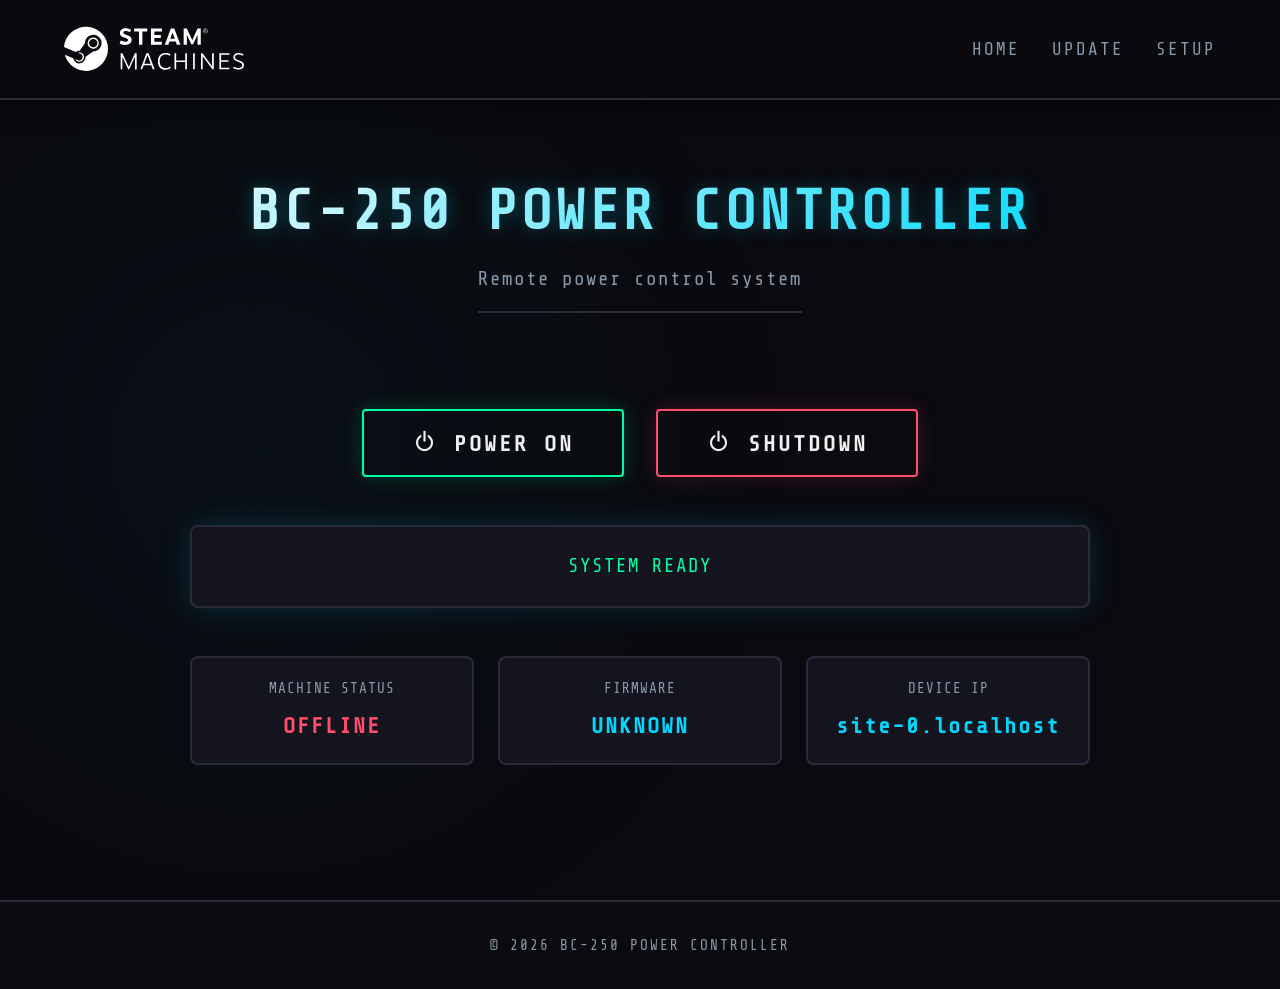
==== index.html @ 9577c04a "Add files via upload" ====
<!DOCTYPE html>
<html lang="en">
<head>
  <meta charset="UTF-8" />
  <meta name="viewport" content="width=device-width, initial-scale=1.0" />
  <meta name="description" content="Remotely control your BC-250 power controller." />
  <title>BC-250 Power Controller</title>
  <link rel="icon" href="favicon.ico" />
  <link rel="stylesheet" href="style.css" />
  <link href="https://unpkg.com/boxicons@2.1.4/css/boxicons.min.css" rel="stylesheet" />
</head>

<body>
  <header class="header">
    <a href="/" class="logo" aria-label="Steam Machine logo">
      <img src="steam-machines.svg" alt="Steam Machines" width="180" height="50">
    </a>
    <nav class="navbar" role="navigation" aria-label="Main navigation">
      <a href="/">HOME</a>
      <a href="/update">UPDATE</a>
      <a href="/setup">SETUP</a>
    </nav>
  </header>

  <!-- index.html - korjattu versio (vain muuttunut osa) -->
  <main id="machine-control" class="home">
    <div class="home-content" role="region" aria-labelledby="main-heading">
      <h1 id="main-heading">BC-250 POWER CONTROLLER</h1>
      <p class="subtitle">Remote power control system</p>

      <div class="button-group" role="group" aria-label="Power Controls">
        <button id="powerOnBtn" class="btn power-on" aria-label="Power on machine">
          <i class='bx bx-power-off'></i> POWER ON
        </button>
        <button id="powerOffBtn" class="btn power-off" aria-label="Shutdown machine">
          <i class='bx bx-power-off'></i> SHUTDOWN
        </button>
      </div>

      <div class="status-panel">
        <p id="statusMsg" role="status" aria-live="polite">SYSTEM READY</p>
      </div>
      
      <div class="info-grid">
        <div class="info-item">
          <span class="info-label">MACHINE STATUS</span>
          <span id="machineStatusIndicator" class="info-value">UNKNOWN</span>
        </div>
        <div class="info-item">
          <span class="info-label">FIRMWARE</span>
          <span id="firmwareVersion" class="info-value">LOADING...</span>
        </div>
        <div class="info-item">
          <span class="info-label">DEVICE IP</span>
          <span id="deviceIpAddress" class="info-value">LOADING...</span>
        </div>
      </div>

      <!-- GPIO PANEL POISTETTU KOKONAAN -->
      
    </div>
  </main>

  <footer class="footer">
    <p>© 2026 BC-250 POWER CONTROLLER </p>
  </footer>

  <!-- Confirmation Dialog -->
  <div id="confirmDialog" class="confirm-dialog" role="dialog" aria-modal="true" aria-labelledby="dialogTitle" aria-describedby="dialogDesc" style="display: none;">
    <div class="dialog-content">
      <h2 id="dialogTitle">Confirm Shutdown</h2>
      <p id="dialogDesc">Are you sure you want to force shut down the machine? This will power off the system unnaturally.</p>
      <div class="dialog-buttons">
        <button id="confirmCancel" class="btn cancel-btn">CANCEL</button>
        <button id="confirmShutdown" class="btn power-off">SHUTDOWN</button>
      </div>
    </div>
  </div>

  <script>
const statusMsg = document.getElementById('statusMsg');
const machineStatusIndicator = document.getElementById('machineStatusIndicator');
const firmwareVersion = document.getElementById('firmwareVersion');
const deviceIpAddress = document.getElementById('deviceIpAddress');
const optoState = document.getElementById('optoState');
const monitorState = document.getElementById('monitorState');
const forceState = document.getElementById('forceState');

const confirmDialog = document.getElementById('confirmDialog');
const confirmShutdownBtn = document.getElementById('confirmShutdown');
const confirmCancelBtn = document.getElementById('confirmCancel');

deviceIpAddress.textContent = window.location.hostname;

function showMessage(message, isError = false) {
  statusMsg.textContent = message;
  statusMsg.className = isError ? 'error' : '';
  
  setTimeout(() => {
    if (statusMsg.textContent === message) {
      statusMsg.textContent = 'SYSTEM READY';
      statusMsg.className = '';
    }
  }, 5000);
}

async function updateMachineStatus() {
  try {
    const response = await fetch('/api/status');
    if (!response.ok) throw new Error(`HTTP error! status: ${response.status}`);
    const data = await response.json();
    
    if (data.pcOn) {
      machineStatusIndicator.innerHTML = "OPERATIONAL";
      machineStatusIndicator.style.color = "#00ffa2";
    } else {
      machineStatusIndicator.innerHTML = "STANDBY";
      machineStatusIndicator.style.color = "#ff4d6d";
    }
    
    firmwareVersion.textContent = data.version || "2.0.0";
    
    optoState.textContent = data.optoState ? 'HIGH' : 'LOW';
    monitorState.textContent = data.monitorState ? '5V' : '0V';
    forceState.textContent = data.forceShutdown ? 'TRUE' : 'FALSE';
    
    if (data.forceShutdown) {
      statusMsg.textContent = '⚠️ FORCE SHUTDOWN IN PROGRESS';
      statusMsg.className = '';
    } else if (data.shutdownRequested) {
      statusMsg.textContent = '⏳ SHUTDOWN SEQUENCE ACTIVE';
      statusMsg.className = '';
    }
    
  } catch (error) {
    console.error('Status error:', error);
    machineStatusIndicator.innerHTML = "OFFLINE";
    machineStatusIndicator.style.color = "#ff4d6d";
    firmwareVersion.textContent = "UNKNOWN";
  }
}

async function sendCommand(endpoint, commandName) {
  const buttons = document.querySelectorAll('.btn');
  buttons.forEach(btn => btn.disabled = true);
  
  showMessage(`⏳ ${commandName}...`);
  
  try {
    const response = await fetch(`/${endpoint}`, { 
      method: 'POST',
      headers: { 'Accept': 'text/plain' }
    });
    
    if (!response.ok) throw new Error(`HTTP error! status: ${response.status}`);
    const result = await response.text();
    
    showMessage(`✅ ${result || 'COMMAND EXECUTED'}`);
    await updateMachineStatus();
    
    if (endpoint === 'power/off' || endpoint === 'power/force') {
      let checks = 0;
      const interval = setInterval(async () => {
        await updateMachineStatus();
        checks++;
        if (checks > 20) clearInterval(interval);
      }, 500);
    }
    
  } catch (error) {
    showMessage(`❌ FAILED: ${error.message}`, true);
  } finally {
    setTimeout(() => {
      buttons.forEach(btn => btn.disabled = false);
    }, 1000);
  }
}

function showShutdownDialog() {
  confirmDialog.style.display = 'flex';
}

function hideShutdownDialog() {
  confirmDialog.style.display = 'none';
}

setInterval(updateMachineStatus, 1000);
document.addEventListener('DOMContentLoaded', updateMachineStatus);

document.getElementById('powerOnBtn').addEventListener('click', () => 
  sendCommand('power/on', 'POWER ON SEQUENCE')
);

document.getElementById('powerOffBtn').addEventListener('click', showShutdownDialog);

confirmShutdownBtn.addEventListener('click', () => {
  hideShutdownDialog();
  sendCommand('power/off', 'SHUTDOWN SEQUENCE');
});

confirmCancelBtn.addEventListener('click', hideShutdownDialog);

// Close dialog when clicking outside (optional)
window.addEventListener('click', (e) => {
  if (e.target === confirmDialog) {
    hideShutdownDialog();
  }
});

// Keyboard support: Escape to close
window.addEventListener('keydown', (e) => {
  if (e.key === 'Escape' && confirmDialog.style.display === 'flex') {
    hideShutdownDialog();
  }
});

const style = document.createElement('style');
style.textContent = `
  .btn:disabled {
    opacity: 0.5;
    cursor: not-allowed;
    pointer-events: none;
  }
  
  .confirm-dialog {
    position: fixed;
    top: 0;
    left: 0;
    width: 100%;
    height: 100%;
    background-color: rgba(0, 0, 0, 0.7);
    display: none;
    justify-content: center;
    align-items: center;
    z-index: 1000;
    backdrop-filter: blur(3px);
  }
  
  .dialog-content {
    background: linear-gradient(145deg, #1a1e2a, #151924);
    border: 1px solid #333a4a;
    border-radius: 16px;
    padding: 32px;
    max-width: 400px;
    width: 90%;
    box-shadow: 0 20px 40px rgba(0, 0, 0, 0.5);
    animation: dialogFadeIn 0.3s ease;
  }
  
  @keyframes dialogFadeIn {
    from {
      opacity: 0;
      transform: scale(0.95);
    }
    to {
      opacity: 1;
      transform: scale(1);
    }
  }
  
  .dialog-content h2 {
    color: #ff4d6d;
    margin: 0 0 16px 0;
    font-size: 1.8rem;
    text-transform: uppercase;
    letter-spacing: 2px;
  }
  
  .dialog-content p {
    color: #e0e0e0;
    margin: 0 0 24px 0;
    font-size: 1.1rem;
    line-height: 1.5;
  }
  
  .dialog-buttons {
    display: flex;
    gap: 16px;
    justify-content: flex-end;
  }
  
  .dialog-buttons .btn {
    padding: 12px 24px;
    font-size: 1rem;
    min-width: 120px;
  }
  
  .cancel-btn {
    background: #2a2f3c;
    color: #e0e0e0;
    border: 1px solid #404754;
  }
  
  .cancel-btn:hover {
    background: #353c4a;
    border-color: #4f5665;
  }
`;
document.head.appendChild(style);
  </script>
</body>
</html>
---- style.css ----
@import url('https://fonts.googleapis.com/css2?family=Share+Tech+Mono&family=Inter:wght@400;600;700&display=swap');

:root {
  --bg-color: #0a0a0f;
  --surface-color: #14141f;
  --text-color: #f0f0f0;
  --text-dim: #8899aa;
  --accent-primary: #00d9ff;
  --accent-secondary: #ff4d6d;
  --accent-success: #00ffa2;
  --border-color: #2a2a3a;
  --panel-shadow: 0 0 30px rgba(0, 217, 255, 0.15);
  --glow-effect: 0 0 10px rgba(0, 217, 255, 0.5);
}

* {
  margin: 0;
  padding: 0;
  box-sizing: border-box;
}

body {
  background: var(--bg-color);
  color: var(--text-color);
  font-family: 'Inter', sans-serif;
  line-height: 1.6;
  overflow-x: hidden;
  position: relative;
}

body::before {
  content: '';
  position: fixed;
  top: 0;
  left: 0;
  width: 100%;
  height: 100%;
  background: radial-gradient(circle at 20% 50%, rgba(0, 217, 255, 0.03) 0%, transparent 50%);
  pointer-events: none;
  z-index: -1;
}

.header {
  position: fixed;
  top: 0;
  left: 0;
  width: 100%;
  padding: 1.5rem 5%;
  background: rgba(10, 10, 15, 0.95);
  backdrop-filter: blur(10px);
  border-bottom: 2px solid var(--border-color);
  display: flex;
  justify-content: space-between;
  align-items: center;
  z-index: 1000;
  box-shadow: 0 4px 20px rgba(0, 0, 0, 0.5);
}

.logo {
  display: flex;
  align-items: center;
  text-decoration: none;
  transition: transform 0.3s ease;
}

.logo:hover {
  transform: scale(1.02);
}

.logo svg {
  display: block;
  filter: drop-shadow(0 0 10px rgba(0, 217, 255, 0.3));
}

.navbar {
  display: flex;
  gap: 2rem;
}

.navbar a {
  position: relative;
  color: var(--text-dim);
  text-decoration: none;
  font-family: 'Share Tech Mono', monospace;
  font-size: 1.1rem;
  letter-spacing: 2px;
  padding: 0.5rem 0;
  transition: color 0.3s ease;
}

.navbar a::after {
  content: '';
  position: absolute;
  bottom: 0;
  left: 0;
  width: 100%;
  height: 2px;
  background: linear-gradient(90deg, transparent, var(--accent-primary), transparent);
  transform: scaleX(0);
  transition: transform 0.3s ease;
}

.navbar a:hover {
  color: var(--text-color);
}

.navbar a:hover::after {
  transform: scaleX(1);
}

.home {
  display: flex;
  justify-content: center;
  align-items: center;
  padding: 10rem 5% 5rem;
  min-height: 100vh;
}

.home-content {
  max-width: 900px;
  width: 100%;
  text-align: center;
}

.home h1 {
  font-family: 'Share Tech Mono', monospace;
  font-size: 3.5rem;
  font-weight: 700;
  letter-spacing: 4px;
  margin-bottom: 0.5rem;
  text-shadow: 0 0 20px rgba(0, 217, 255, 0.3);
  background: linear-gradient(135deg, #fff 0%, var(--accent-primary) 100%);
  -webkit-background-clip: text;
  -webkit-text-fill-color: transparent;
  animation: glowPulse 3s infinite;
}

@keyframes glowPulse {
  0%, 100% { text-shadow: 0 0 20px rgba(0, 217, 255, 0.3); }
  50% { text-shadow: 0 0 30px rgba(0, 217, 255, 0.5); }
}

.subtitle {
  font-family: 'Share Tech Mono', monospace;
  font-size: 1.2rem;
  color: var(--text-dim);
  letter-spacing: 2px;
  margin-bottom: 3rem;
  border-bottom: 2px solid var(--border-color);
  padding-bottom: 1rem;
  display: inline-block;
}

.button-group {
  display: flex;
  justify-content: center;
  gap: 2rem;
  margin: 3rem 0;
  flex-wrap: wrap;
}

.btn {
  display: inline-flex;
  align-items: center;
  justify-content: center;
  gap: 0.8rem;
  padding: 1.2rem 3rem;
  border: none;
  border-radius: 4px;
  font-family: 'Share Tech Mono', monospace;
  font-size: 1.4rem;
  font-weight: 600;
  letter-spacing: 3px;
  cursor: pointer;
  transition: all 0.3s ease;
  position: relative;
  overflow: hidden;
  background: transparent;
  color: var(--text-color);
  border: 2px solid;
  min-width: 220px;
}

.btn::before {
  content: '';
  position: absolute;
  top: 0;
  left: -100%;
  width: 100%;
  height: 100%;
  background: linear-gradient(90deg, transparent, rgba(255, 255, 255, 0.2), transparent);
  transition: left 0.5s ease;
}

.btn:hover::before {
  left: 100%;
}

.btn i {
  font-size: 1.6rem;
}

.power-on {
  border-color: var(--accent-success);
  box-shadow: 0 0 20px rgba(0, 255, 162, 0.2);
}

.power-on:hover {
  background: rgba(0, 255, 162, 0.1);
  box-shadow: 0 0 30px rgba(0, 255, 162, 0.4);
  transform: translateY(-2px);
}

.power-off {
  border-color: var(--accent-secondary);
  box-shadow: 0 0 20px rgba(255, 77, 109, 0.2);
}

.power-off:hover {
  background: rgba(255, 77, 109, 0.1);
  box-shadow: 0 0 30px rgba(255, 77, 109, 0.4);
  transform: translateY(-2px);
}

.btn:disabled {
  opacity: 0.5;
  cursor: not-allowed;
  transform: none !important;
}

.status-panel {
  background: var(--surface-color);
  border: 2px solid var(--border-color);
  padding: 1.5rem;
  margin: 2rem 0;
  border-radius: 8px;
  box-shadow: var(--panel-shadow);
}

#statusMsg {
  font-family: 'Share Tech Mono', monospace;
  font-size: 1.2rem;
  color: var(--accent-success);
  letter-spacing: 2px;
}

#statusMsg.error {
  color: var(--accent-secondary);
}

.info-grid {
  display: grid;
  grid-template-columns: repeat(auto-fit, minmax(200px, 1fr));
  gap: 1.5rem;
  margin: 3rem 0;
}

.info-item {
  background: var(--surface-color);
  border: 2px solid var(--border-color);
  padding: 1.2rem;
  border-radius: 8px;
  transition: all 0.3s ease;
}

.info-item:hover {
  border-color: var(--accent-primary);
  transform: translateY(-2px);
  box-shadow: var(--glow-effect);
}

.info-label {
  display: block;
  font-family: 'Share Tech Mono', monospace;
  font-size: 0.9rem;
  color: var(--text-dim);
  letter-spacing: 1px;
  margin-bottom: 0.5rem;
}

.info-value {
  display: block;
  font-family: 'Share Tech Mono', monospace;
  font-size: 1.4rem;
  font-weight: 600;
  color: var(--accent-primary);
  letter-spacing: 2px;
}

.gpio-panel {
  background: var(--surface-color);
  border: 2px solid var(--border-color);
  padding: 2rem;
  margin-top: 3rem;
  border-radius: 8px;
  box-shadow: var(--panel-shadow);
}

.gpio-panel h3 {
  font-family: 'Share Tech Mono', monospace;
  font-size: 1.2rem;
  color: var(--text-dim);
  letter-spacing: 3px;
  margin-bottom: 1.5rem;
  text-align: left;
}

.gpio-grid {
  display: grid;
  grid-template-columns: repeat(auto-fit, minmax(150px, 1fr));
  gap: 1.5rem;
}

.gpio-item {
  text-align: left;
  padding: 0.5rem;
  border-left: 3px solid var(--accent-primary);
}

.gpio-label {
  display: block;
  font-family: 'Share Tech Mono', monospace;
  font-size: 0.8rem;
  color: var(--text-dim);
  letter-spacing: 1px;
  margin-bottom: 0.3rem;
}

.gpio-value {
  display: block;
  font-family: 'Share Tech Mono', monospace;
  font-size: 1.2rem;
  font-weight: 600;
  color: var(--text-color);
  letter-spacing: 1px;
}

.footer {
  text-align: center;
  padding: 2rem;
  border-top: 2px solid var(--border-color);
  font-family: 'Share Tech Mono', monospace;
  font-size: 0.9rem;
  color: var(--text-dim);
  letter-spacing: 2px;
}

/* Responsive */
@media (max-width: 768px) {
  .header {
    padding: 1rem;
    flex-direction: column;
    gap: 1rem;
  }
  
  .navbar {
    gap: 1rem;
  }
  
  .navbar a {
    font-size: 0.9rem;
  }
  
  .home h1 {
    font-size: 2.5rem;
  }
  
  .button-group {
    flex-direction: column;
    align-items: center;
  }
  
  .btn {
    width: 100%;
    max-width: 300px;
  }
  
  .info-grid {
    grid-template-columns: 1fr;
  }
}
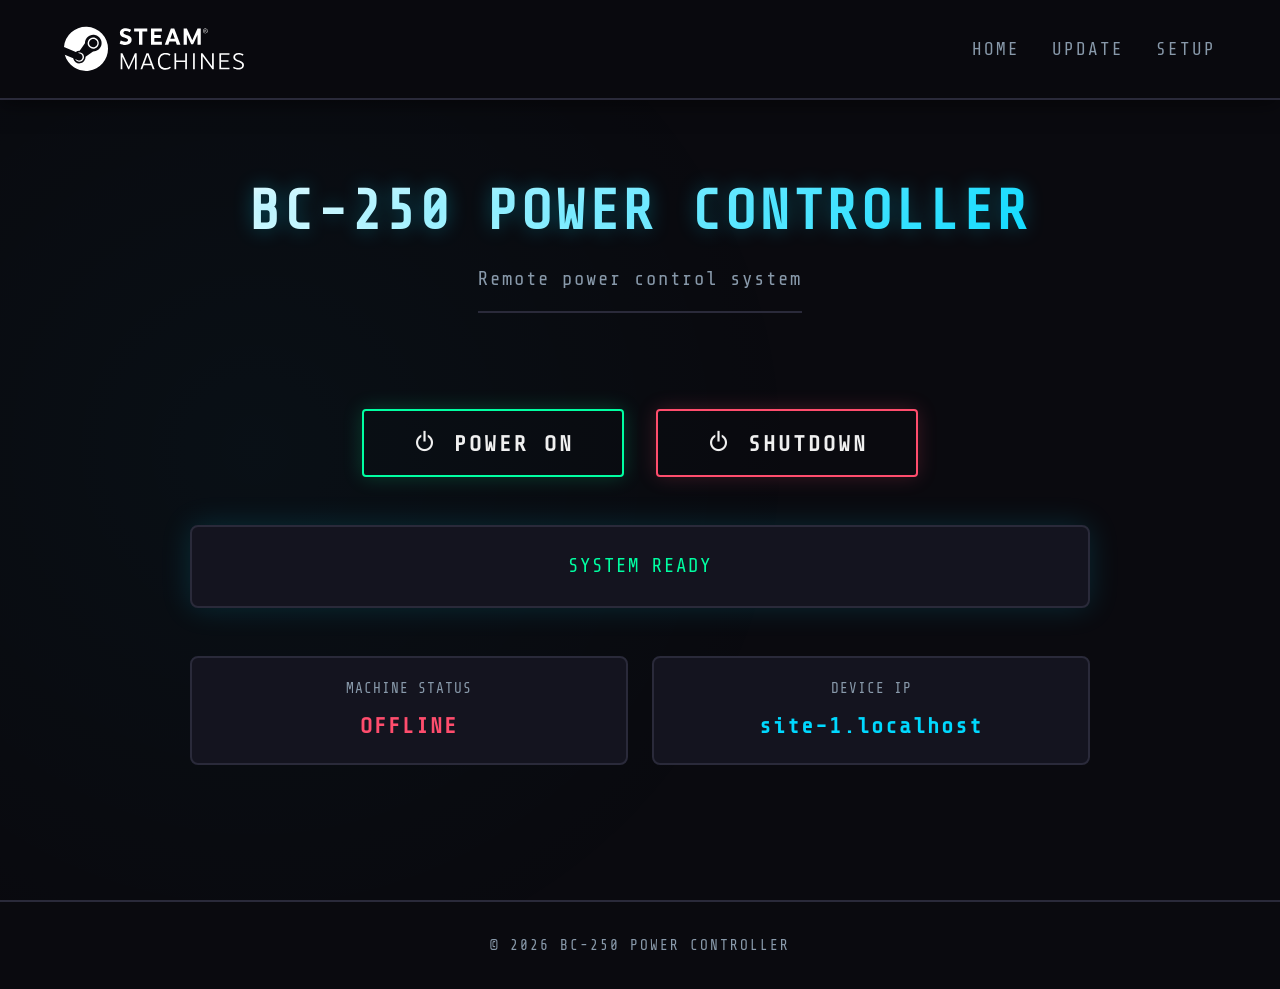
==== commit 4e55faaa: "New version" ====
--- a/index.html
+++ b/index.html
@@ -22,7 +22,7 @@
     </nav>
   </header>
 
-  <!-- index.html - korjattu versio (vain muuttunut osa) -->
+  <!-- index.html - FIRMWARE UNKNOWN poistettu -->
   <main id="machine-control" class="home">
     <div class="home-content" role="region" aria-labelledby="main-heading">
       <h1 id="main-heading">BC-250 POWER CONTROLLER</h1>
@@ -47,22 +47,18 @@
           <span id="machineStatusIndicator" class="info-value">UNKNOWN</span>
         </div>
         <div class="info-item">
-          <span class="info-label">FIRMWARE</span>
-          <span id="firmwareVersion" class="info-value">LOADING...</span>
-        </div>
-        <div class="info-item">
           <span class="info-label">DEVICE IP</span>
           <span id="deviceIpAddress" class="info-value">LOADING...</span>
         </div>
       </div>
 
-      <!-- GPIO PANEL POISTETTU KOKONAAN -->
+      <!-- FIRMWARE VERSION POISTETTU KOKONAAN -->
       
     </div>
   </main>
 
   <footer class="footer">
-    <p>© 2026 BC-250 POWER CONTROLLER </p>
+    <p>© 2026 BC-250 POWER CONTROLLER</p>
   </footer>
 
   <!-- Confirmation Dialog -->
@@ -80,11 +76,7 @@
   <script>
 const statusMsg = document.getElementById('statusMsg');
 const machineStatusIndicator = document.getElementById('machineStatusIndicator');
-const firmwareVersion = document.getElementById('firmwareVersion');
 const deviceIpAddress = document.getElementById('deviceIpAddress');
-const optoState = document.getElementById('optoState');
-const monitorState = document.getElementById('monitorState');
-const forceState = document.getElementById('forceState');
 
 const confirmDialog = document.getElementById('confirmDialog');
 const confirmShutdownBtn = document.getElementById('confirmShutdown');
@@ -118,12 +110,6 @@
       machineStatusIndicator.style.color = "#ff4d6d";
     }
     
-    firmwareVersion.textContent = data.version || "2.0.0";
-    
-    optoState.textContent = data.optoState ? 'HIGH' : 'LOW';
-    monitorState.textContent = data.monitorState ? '5V' : '0V';
-    forceState.textContent = data.forceShutdown ? 'TRUE' : 'FALSE';
-    
     if (data.forceShutdown) {
       statusMsg.textContent = '⚠️ FORCE SHUTDOWN IN PROGRESS';
       statusMsg.className = '';
@@ -136,7 +122,6 @@
     console.error('Status error:', error);
     machineStatusIndicator.innerHTML = "OFFLINE";
     machineStatusIndicator.style.color = "#ff4d6d";
-    firmwareVersion.textContent = "UNKNOWN";
   }
 }
 
@@ -200,7 +185,7 @@
 
 confirmCancelBtn.addEventListener('click', hideShutdownDialog);
 
-// Close dialog when clicking outside (optional)
+// Close dialog when clicking outside
 window.addEventListener('click', (e) => {
   if (e.target === confirmDialog) {
     hideShutdownDialog();
